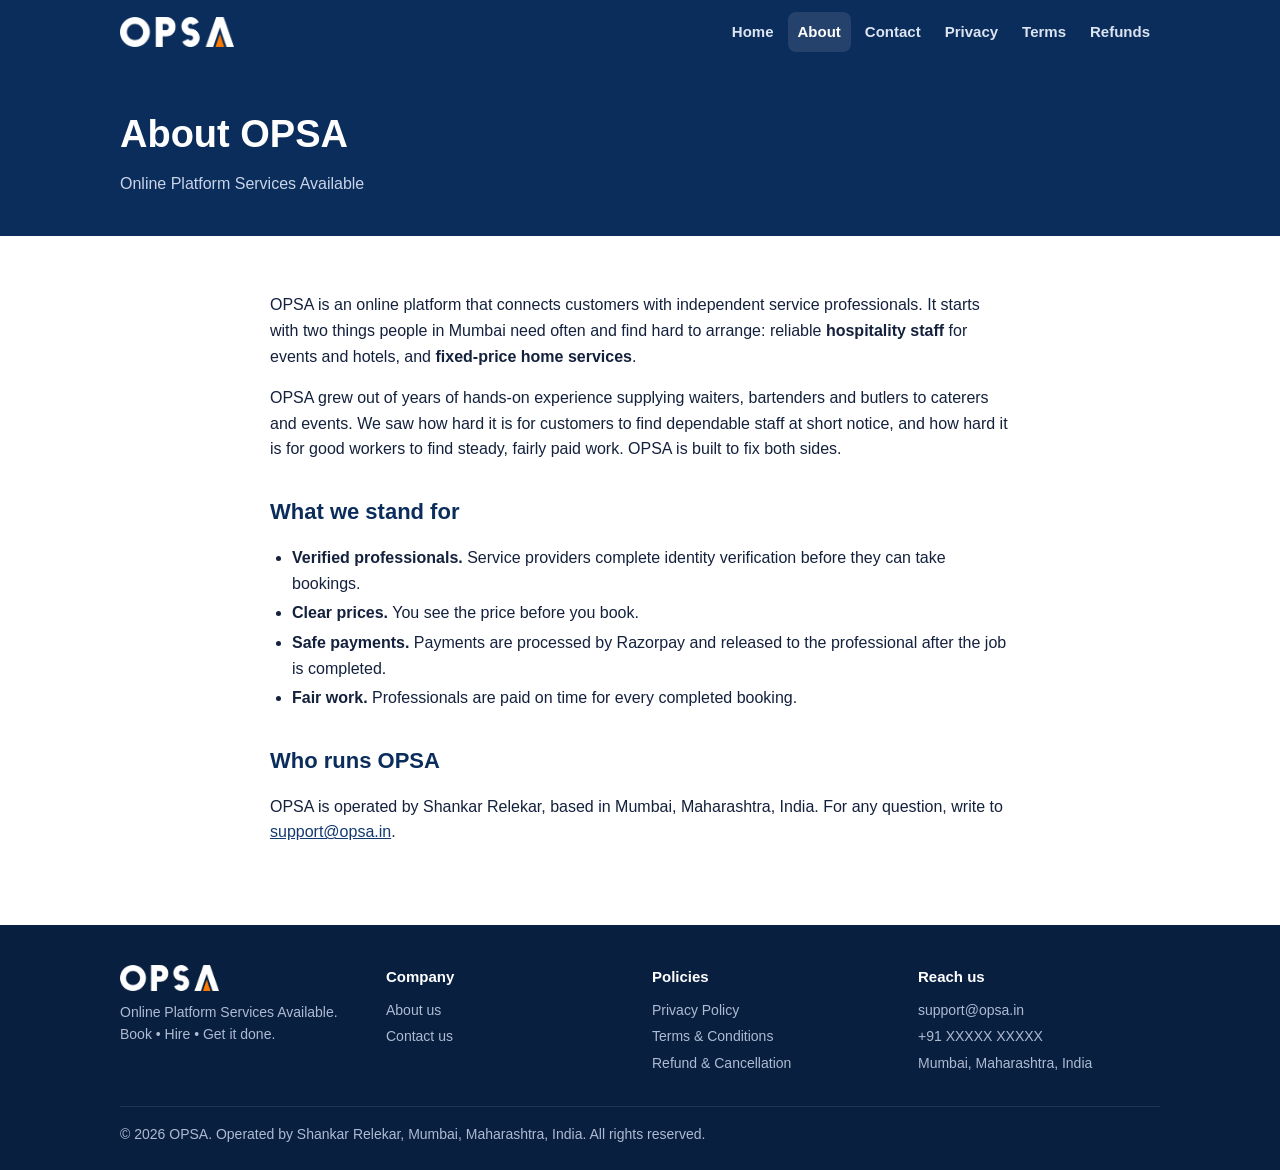
==== about.html @ ea5146d2 "Add OPSA website (home, about, contact, policies) Co-Authored-By: Claude Opus 5.5 <noreply@anthropic" ====
<!doctype html>
<html lang="en">
<head>
<meta charset="utf-8">
<meta name="viewport" content="width=device-width,initial-scale=1">
<title>About OPSA</title>
<meta name="description" content="About OPSA, Online Platform Services Available.">
<link rel="icon" href="assets/favicon.png">
<link rel="apple-touch-icon" href="assets/apple-touch-icon.png">
<link rel="stylesheet" href="style.css">
</head>
<body>
<header class="site"><div class="wrap">
  <a class="brand" href="index.html" aria-label="OPSA home"><img src="assets/logo-white.png" alt="OPSA"></a>
  <button class="menu-btn" onclick="document.querySelector('nav.main').classList.toggle('open')">Menu</button>
  <nav class="main"><a href="index.html">Home</a><a href="about.html" aria-current="page">About</a><a href="contact.html">Contact</a><a href="privacy.html">Privacy</a><a href="terms.html">Terms</a><a href="refund.html">Refunds</a></nav>
</div></header>
<main>

<div class="page-head"><div class="wrap"><h1>About OPSA</h1><p>Online Platform Services Available</p></div></div>
<div class="prose">
<p>OPSA is an online platform that connects customers with independent service professionals. It starts with two things
people in Mumbai need often and find hard to arrange: reliable <strong>hospitality staff</strong> for events and hotels, and
<strong>fixed-price home services</strong>.</p>
<p>OPSA grew out of years of hands-on experience supplying waiters, bartenders and butlers to caterers and events. We saw
how hard it is for customers to find dependable staff at short notice, and how hard it is for good workers to find steady,
fairly paid work. OPSA is built to fix both sides.</p>
<h2>What we stand for</h2>
<ul>
<li><strong>Verified professionals.</strong> Service providers complete identity verification before they can take bookings.</li>
<li><strong>Clear prices.</strong> You see the price before you book.</li>
<li><strong>Safe payments.</strong> Payments are processed by Razorpay and released to the professional after the job is completed.</li>
<li><strong>Fair work.</strong> Professionals are paid on time for every completed booking.</li>
</ul>
<h2>Who runs OPSA</h2>
<p>OPSA is operated by Shankar Relekar, based in Mumbai, Maharashtra, India. For any question, write to
<a href="mailto:support@opsa.in">support@opsa.in</a>.</p>
</div>
</main>
<footer class="site"><div class="wrap">
  <div class="cols">
    <div><img src="assets/logo-white.png" alt="OPSA"><div>Online Platform Services Available.<br>Book &bull; Hire &bull; Get it done.</div></div>
    <div><h4>Company</h4><a href="about.html">About us</a><a href="contact.html">Contact us</a></div>
    <div><h4>Policies</h4><a href="privacy.html">Privacy Policy</a><a href="terms.html">Terms &amp; Conditions</a><a href="refund.html">Refund &amp; Cancellation</a></div>
    <div><h4>Reach us</h4><a href="mailto:support@opsa.in">support@opsa.in</a><a href="tel:+91XXXXXXXXXX">+91 XXXXX XXXXX</a><span>Mumbai, Maharashtra, India</span></div>
  </div>
  <div class="legal">&copy; 2026 OPSA. Operated by Shankar Relekar, Mumbai, Maharashtra, India. All rights reserved.</div>
</div></footer>
</body>
</html>
---- style.css ----
:root{
  --navy:#0B2D5B; --navy-2:#123A70; --orange:#FF7A00; --orange-dark:#E06A00;
  --ink:#14213D; --muted:#5B6576; --line:#E4E8EF; --bg:#FFFFFF; --soft:#F5F7FB;
}
*{box-sizing:border-box}
html{-webkit-text-size-adjust:100%}
body{margin:0;font-family:-apple-system,BlinkMacSystemFont,"Segoe UI",Roboto,"Helvetica Neue",Arial,sans-serif;color:var(--ink);background:var(--bg);line-height:1.6;font-size:16px}
a{color:var(--navy-2)}
img{max-width:100%;display:block}
.wrap{max-width:1080px;margin:0 auto;padding:0 20px}

/* header */
header.site{background:var(--navy);position:sticky;top:0;z-index:10}
header.site .wrap{display:flex;align-items:center;justify-content:space-between;gap:16px;min-height:64px}
.brand img{height:30px;width:auto}
nav.main{display:flex;gap:4px;flex-wrap:wrap}
nav.main a{color:#DCE4F2;text-decoration:none;font-weight:600;font-size:15px;padding:8px 10px;border-radius:8px}
nav.main a:hover,nav.main a[aria-current="page"]{color:#fff;background:rgba(255,255,255,.1)}
.menu-btn{display:none;background:none;border:1px solid rgba(255,255,255,.3);color:#fff;border-radius:8px;padding:6px 10px;font-size:15px}
@media (max-width:760px){
  .menu-btn{display:block}
  nav.main{display:none;position:absolute;left:0;right:0;top:64px;background:var(--navy);flex-direction:column;padding:8px 20px 16px}
  nav.main.open{display:flex}
}

/* hero */
.hero{background:linear-gradient(160deg,var(--navy) 0%,var(--navy-2) 100%);color:#fff;padding:64px 0 72px}
.hero h1{font-size:clamp(30px,5vw,48px);line-height:1.15;margin:0 0 14px;letter-spacing:-.5px}
.hero h1 span{color:var(--orange)}
.hero p.lead{font-size:clamp(17px,2.2vw,20px);color:#D3DDEE;max-width:620px;margin:0 0 28px}
.tagline{display:inline-block;font-weight:800;letter-spacing:3px;font-size:13px;color:var(--orange);margin-bottom:14px}
.btn{display:inline-block;background:var(--orange);color:#fff;text-decoration:none;font-weight:700;padding:13px 22px;border-radius:10px}
.btn:hover{background:var(--orange-dark)}
.btn.ghost{background:transparent;border:1.5px solid rgba(255,255,255,.5);margin-left:8px}
.badge{display:block;margin-top:22px;font-size:14px;color:#D3DDEE}

/* sections */
section{padding:56px 0}
section.alt{background:var(--soft)}
h2{font-size:clamp(24px,3.4vw,32px);margin:0 0 8px;color:var(--navy)}
.sub{color:var(--muted);margin:0 0 28px;max-width:640px}
.grid{display:grid;gap:16px;grid-template-columns:repeat(auto-fit,minmax(220px,1fr))}
.card{background:#fff;border:1px solid var(--line);border-radius:14px;padding:20px}
.card h3{margin:0 0 6px;font-size:18px;color:var(--navy)}
.card p{margin:0;color:var(--muted);font-size:15px}
.card .tag{display:inline-block;font-size:12px;font-weight:700;color:var(--orange);background:#FFF2E5;border-radius:999px;padding:2px 10px;margin-bottom:10px}
.steps{counter-reset:s;display:grid;gap:16px;grid-template-columns:repeat(auto-fit,minmax(220px,1fr))}
.steps .card{position:relative;padding-top:52px}
.steps .card::before{counter-increment:s;content:counter(s);position:absolute;top:16px;left:20px;width:28px;height:28px;border-radius:50%;background:var(--navy);color:#fff;font-weight:700;display:grid;place-items:center;font-size:14px}
.soon{opacity:.75}

/* legal / text pages */
.page-head{background:var(--navy);color:#fff;padding:40px 0}
.page-head h1{margin:0;font-size:clamp(26px,4vw,38px)}
.page-head p{margin:6px 0 0;color:#C9D4E8}
.prose{max-width:780px;padding:40px 20px 64px;margin:0 auto}
.prose h2{font-size:22px;margin:32px 0 8px}
.prose h3{font-size:18px;margin:22px 0 6px;color:var(--navy)}
.prose ul{padding-left:22px}
.prose li{margin:4px 0}
.note{background:#FFF7EE;border-left:4px solid var(--orange);padding:12px 16px;border-radius:6px;color:#5a3a12;font-size:15px}
table.info{border-collapse:collapse;width:100%;margin:12px 0}
table.info td{border:1px solid var(--line);padding:10px 12px;vertical-align:top}
table.info td:first-child{font-weight:600;width:38%;background:var(--soft)}

/* footer */
footer.site{background:#081F40;color:#AEBBD1;padding:40px 0 24px;font-size:14px}
footer.site .cols{display:grid;gap:24px;grid-template-columns:repeat(auto-fit,minmax(180px,1fr))}
footer.site h4{color:#fff;margin:0 0 10px;font-size:15px}
footer.site a{color:#AEBBD1;text-decoration:none;display:block;margin:4px 0}
footer.site a:hover{color:#fff}
footer.site .legal{border-top:1px solid rgba(255,255,255,.1);margin-top:28px;padding-top:16px}
footer.site img{height:26px;width:auto;margin-bottom:10px}
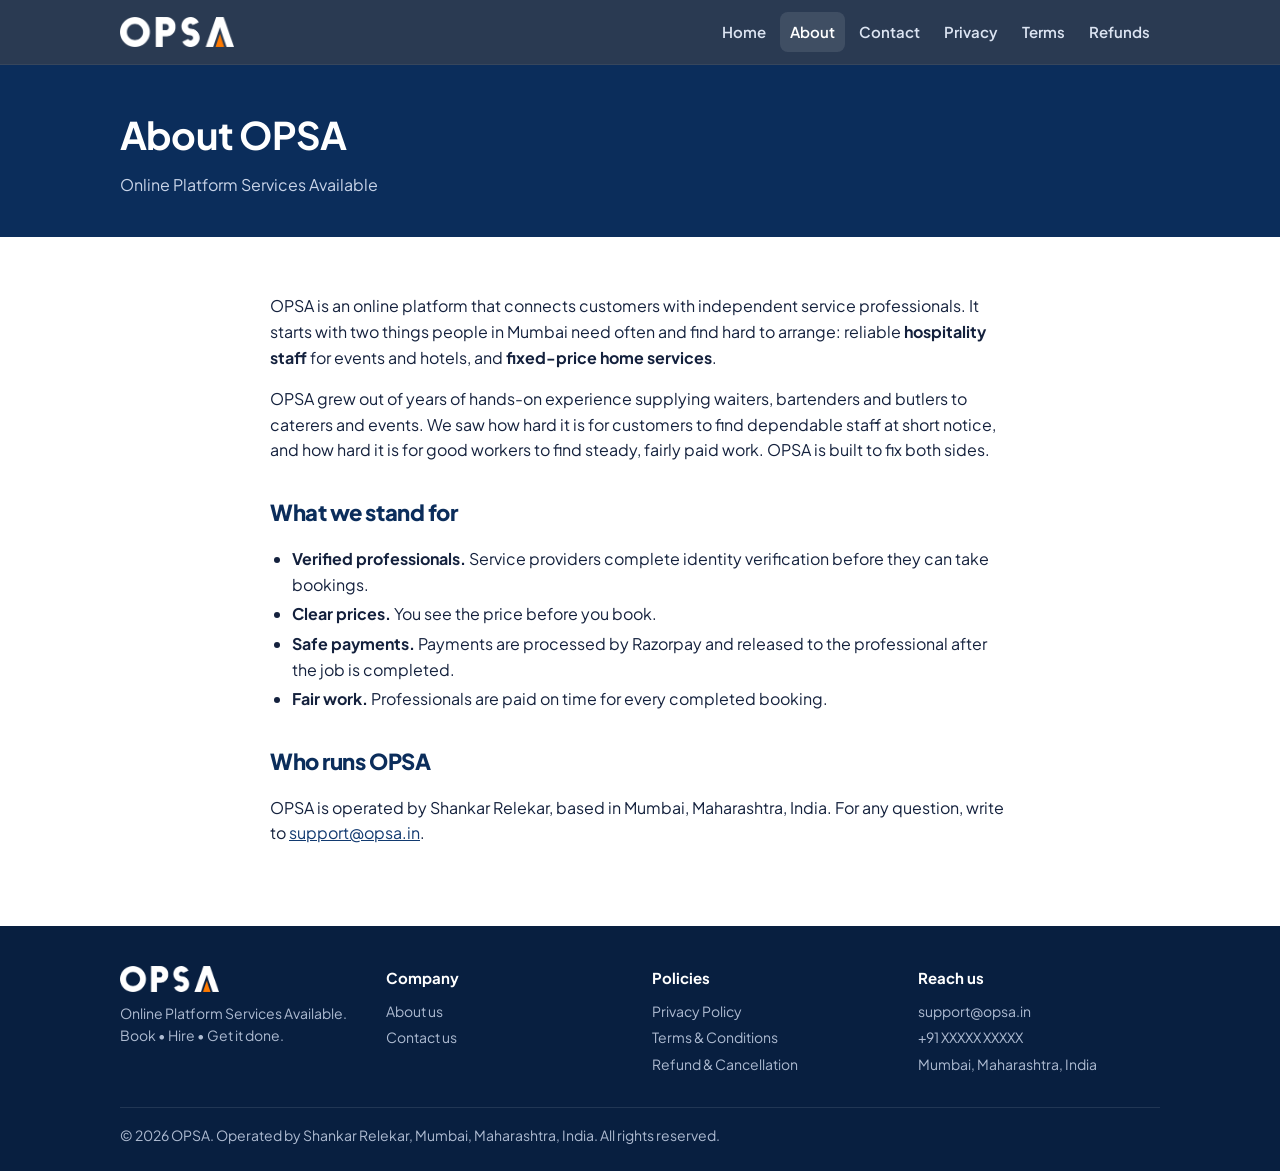
==== commit 5aedf42c: "Premium home page redesign New type (Plus Jakarta Sans), glowing hero with app mockup, trust strip, " ====
--- a/about.html
+++ b/about.html
@@ -7,6 +7,8 @@
 <meta name="description" content="About OPSA, Online Platform Services Available.">
 <link rel="icon" href="assets/favicon.png">
 <link rel="apple-touch-icon" href="assets/apple-touch-icon.png">
+<link rel="preconnect" href="https://fonts.googleapis.com"><link rel="preconnect" href="https://fonts.gstatic.com" crossorigin>
+<link href="https://fonts.googleapis.com/css2?family=Plus+Jakarta+Sans:wght@400;500;600;700;800&display=swap" rel="stylesheet">
 <link rel="stylesheet" href="style.css">
 </head>
 <body>
--- a/style.css
+++ b/style.css
@@ -4,7 +4,7 @@
 }
 *{box-sizing:border-box}
 html{-webkit-text-size-adjust:100%}
-body{margin:0;font-family:-apple-system,BlinkMacSystemFont,"Segoe UI",Roboto,"Helvetica Neue",Arial,sans-serif;color:var(--ink);background:var(--bg);line-height:1.6;font-size:16px}
+body{margin:0;font-family:"Plus Jakarta Sans",-apple-system,BlinkMacSystemFont,"Segoe UI",Roboto,"Helvetica Neue",Arial,sans-serif;color:var(--ink);background:var(--bg);line-height:1.6;font-size:16px}
 a{color:var(--navy-2)}
 img{max-width:100%;display:block}
 .wrap{max-width:1080px;margin:0 auto;padding:0 20px}
@@ -71,3 +71,103 @@
 footer.site a:hover{color:#fff}
 footer.site .legal{border-top:1px solid rgba(255,255,255,.1);margin-top:28px;padding-top:16px}
 footer.site img{height:26px;width:auto;margin-bottom:10px}
+
+/* ===== premium home ===== */
+h1,h2,h3{letter-spacing:-.02em}
+header.site{background:rgba(8,26,54,.86);backdrop-filter:saturate(160%) blur(12px);-webkit-backdrop-filter:saturate(160%) blur(12px);border-bottom:1px solid rgba(255,255,255,.06)}
+.btn{border-radius:999px;padding:14px 26px;box-shadow:0 10px 30px -10px rgba(255,122,0,.7);transition:transform .2s,box-shadow .2s,background .2s}
+.btn:hover{transform:translateY(-2px);box-shadow:0 16px 36px -12px rgba(255,122,0,.8)}
+.btn.ghost{box-shadow:none;border:1.5px solid rgba(255,255,255,.28);margin-left:10px}
+.btn.ghost:hover{background:rgba(255,255,255,.08)}
+
+.hero2{position:relative;overflow:hidden;color:#fff;padding:88px 0 96px;
+  background:radial-gradient(900px 500px at 85% 10%,rgba(255,122,0,.22),transparent 60%),
+             radial-gradient(700px 500px at 0% 100%,rgba(60,120,220,.25),transparent 60%),
+             linear-gradient(180deg,#071A36 0%,#0B2D5B 100%)}
+.hero2::before{content:"";position:absolute;inset:0;opacity:.07;
+  background-image:linear-gradient(#fff 1px,transparent 1px),linear-gradient(90deg,#fff 1px,transparent 1px);
+  background-size:44px 44px;mask-image:radial-gradient(ellipse at 30% 40%,#000 30%,transparent 75%);-webkit-mask-image:radial-gradient(ellipse at 30% 40%,#000 30%,transparent 75%)}
+.hero-grid{position:relative;display:grid;grid-template-columns:1.15fr .85fr;gap:48px;align-items:center}
+.eyebrow{font-weight:800;letter-spacing:.28em;font-size:12px;color:var(--orange);margin-bottom:18px}
+.hero2 h1{font-size:clamp(36px,5.6vw,62px);line-height:1.05;margin:0 0 20px;font-weight:800}
+.hero2 h1 span{background:linear-gradient(90deg,#FF7A00,#FFB066);-webkit-background-clip:text;background-clip:text;color:transparent}
+.hero2 .lead{font-size:clamp(17px,2vw,19px);color:#C9D5EA;max-width:540px;margin:0 0 32px}
+.ctas{display:flex;flex-wrap:wrap;gap:10px}
+.ctas .btn.ghost{margin-left:0}
+.pill{display:inline-flex;align-items:center;gap:8px;margin-top:28px;font-size:14px;color:#C9D5EA;border:1px solid rgba(255,255,255,.14);border-radius:999px;padding:7px 14px;background:rgba(255,255,255,.04)}
+.dot{width:8px;height:8px;border-radius:50%;background:#35D07F;box-shadow:0 0 0 4px rgba(53,208,127,.18)}
+
+/* phone mockup */
+.phone{justify-self:center;width:290px;height:610px;border-radius:44px;padding:12px;background:linear-gradient(145deg,#1d2f4f,#0a1a33);box-shadow:0 40px 80px -20px rgba(0,0,0,.6),inset 0 0 0 1px rgba(255,255,255,.08);transform:rotate(-3deg)}
+.screen{height:100%;border-radius:34px;background:#F5F7FB;overflow:hidden;color:var(--ink)}
+.ph-top{background:var(--navy);padding:22px 18px 46px;display:flex;justify-content:space-between;align-items:center}
+.ph-top img{height:18px;width:auto}
+.ph-top span{color:#C9D5EA;font-size:12px}
+.ph-card{margin:-30px 14px 0;background:#fff;border-radius:18px;padding:16px;box-shadow:0 12px 30px -12px rgba(11,45,91,.35)}
+.ph-card small{color:var(--muted);font-size:11px;text-transform:uppercase;letter-spacing:.08em}
+.ph-card b{display:block;margin:4px 0 2px;color:var(--navy)}
+.ph-card span{font-size:12px;color:var(--muted)}
+.ph-status{margin-top:12px;font-size:12px;font-weight:700;color:#1C9A5B;display:flex;align-items:center;gap:6px}
+.ph-status i{width:8px;height:8px;border-radius:50%;background:#35D07F}
+.ph-row{display:grid;grid-template-columns:repeat(4,1fr);gap:8px;margin:18px 14px}
+.ph-row div{background:#fff;border-radius:14px;padding:12px 4px;text-align:center;box-shadow:0 4px 14px -8px rgba(11,45,91,.3)}
+.ph-row svg{width:22px;height:22px;stroke:var(--orange);fill:none;stroke-width:1.8;stroke-linecap:round;stroke-linejoin:round}
+.ph-row em{display:block;font-style:normal;font-size:10px;font-weight:600;margin-top:4px;color:var(--navy)}
+.ph-pay{margin:0 14px;background:var(--navy);color:#DCE4F2;border-radius:14px;padding:12px;font-size:11.5px;display:flex;gap:8px;align-items:center}
+.ph-pay svg{flex:none;width:18px;height:18px;stroke:var(--orange);fill:none;stroke-width:1.8}
+
+/* trust strip */
+.trust{background:#fff;border-bottom:1px solid var(--line)}
+.trust-row{display:grid;grid-template-columns:repeat(3,1fr);gap:12px;padding-top:22px;padding-bottom:22px}
+.trust-row div{display:flex;align-items:center;gap:10px;font-weight:600;color:var(--navy);font-size:15px}
+.trust-row svg{width:22px;height:22px;flex:none;stroke:var(--orange);fill:none;stroke-width:1.8;stroke-linecap:round;stroke-linejoin:round}
+
+/* sections */
+section{padding:80px 0}
+.kicker{font-size:12px;font-weight:800;letter-spacing:.2em;text-transform:uppercase;color:var(--orange);margin-bottom:10px}
+h2{font-weight:800}
+.grid4{display:grid;gap:18px;grid-template-columns:repeat(4,1fr)}
+.svc{background:#fff;border:1px solid var(--line);border-radius:20px;padding:24px;transition:transform .25s,box-shadow .25s,border-color .25s}
+.svc:hover{transform:translateY(-4px);box-shadow:0 22px 40px -22px rgba(11,45,91,.35);border-color:#D3DBE8}
+.ico{width:48px;height:48px;border-radius:14px;display:grid;place-items:center;background:linear-gradient(145deg,#FFF3E6,#FFE2C4);margin-bottom:16px}
+.ico svg{width:24px;height:24px;stroke:#E06A00;fill:none;stroke-width:1.8;stroke-linecap:round;stroke-linejoin:round}
+.svc h3{margin:0 0 6px;font-size:18px;color:var(--navy)}
+.svc p{margin:0;color:var(--muted);font-size:15px}
+
+.flow{display:grid;grid-template-columns:repeat(3,1fr);gap:18px;margin-top:28px}
+.flow div{position:relative;padding:28px;border-radius:20px;background:linear-gradient(180deg,#fff,#F7F9FC);border:1px solid var(--line)}
+.flow b{font-size:44px;line-height:1;font-weight:800;color:transparent;-webkit-text-stroke:1.5px var(--orange)}
+.flow h3{margin:14px 0 6px;color:var(--navy)}
+.flow p{margin:0;color:var(--muted)}
+
+.cta-band{padding:0 0 80px}
+.cta-inner{display:flex;align-items:center;justify-content:space-between;gap:24px;flex-wrap:wrap;border-radius:28px;padding:44px;color:#fff;
+  background:radial-gradient(500px 240px at 100% 0%,rgba(255,122,0,.35),transparent 70%),linear-gradient(135deg,#0B2D5B,#071A36)}
+.cta-inner h2{color:#fff;margin:0 0 6px}
+.cta-inner p{margin:0;color:#C9D5EA;max-width:560px}
+
+@media (max-width:900px){
+  .hero-grid{grid-template-columns:1fr}
+  .phone{margin-top:12px;transform:none;width:280px;height:600px}
+  .grid4{grid-template-columns:repeat(2,1fr)}
+  .flow{grid-template-columns:1fr}
+}
+@media (max-width:560px){
+  .hero2{padding:56px 0 64px}
+  .grid4{grid-template-columns:1fr 1fr;gap:12px}
+  .svc{padding:16px;border-radius:16px}
+  .svc h3{font-size:16px}
+  .svc p{font-size:13.5px}
+  .ico{width:40px;height:40px;margin-bottom:12px}
+  .trust-row{grid-template-columns:1fr}
+  section{padding:56px 0}
+  .cta-inner{padding:28px}
+}
+
+.ph-list{margin:0 14px 14px;background:#fff;border-radius:14px;padding:12px;box-shadow:0 4px 14px -8px rgba(11,45,91,.3)}
+.ph-list small{color:var(--muted);font-size:10px;text-transform:uppercase;letter-spacing:.08em}
+.ph-list div{display:flex;align-items:center;gap:10px;margin-top:10px}
+.ph-list p{margin:0;font-size:11px;color:var(--muted);line-height:1.35}
+.ph-list b{color:var(--navy);font-size:12px}
+.av{width:30px;height:30px;border-radius:50%;display:grid;place-items:center;font-size:11px;font-weight:700;color:#fff;background:linear-gradient(135deg,#FF7A00,#FFB066)}
+@media (max-width:360px){.grid4{grid-template-columns:1fr}}
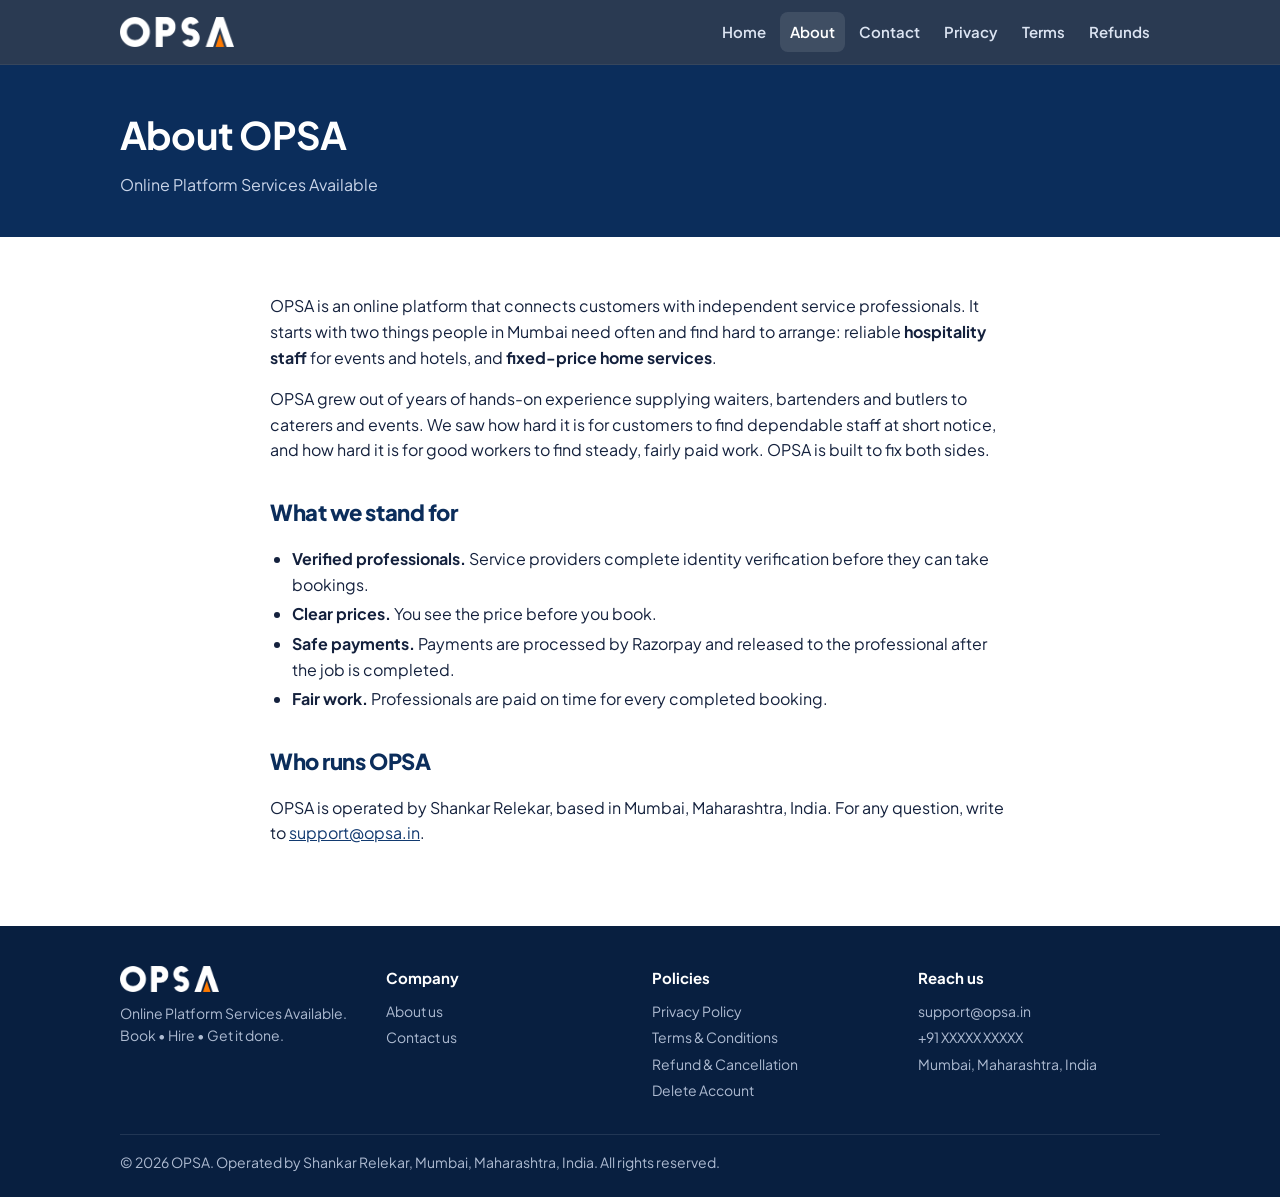
==== commit d8b1d5f6: "Add account deletion page and footer link Play Console needs a public URL where users can request ac" ====
--- a/about.html
+++ b/about.html
@@ -43,7 +43,7 @@
   <div class="cols">
     <div><img src="assets/logo-white.png" alt="OPSA"><div>Online Platform Services Available.<br>Book &bull; Hire &bull; Get it done.</div></div>
     <div><h4>Company</h4><a href="about.html">About us</a><a href="contact.html">Contact us</a></div>
-    <div><h4>Policies</h4><a href="privacy.html">Privacy Policy</a><a href="terms.html">Terms &amp; Conditions</a><a href="refund.html">Refund &amp; Cancellation</a></div>
+    <div><h4>Policies</h4><a href="privacy.html">Privacy Policy</a><a href="terms.html">Terms &amp; Conditions</a><a href="refund.html">Refund &amp; Cancellation</a><a href="delete-account.html">Delete Account</a></div>
     <div><h4>Reach us</h4><a href="mailto:support@opsa.in">support@opsa.in</a><a href="tel:+91XXXXXXXXXX">+91 XXXXX XXXXX</a><span>Mumbai, Maharashtra, India</span></div>
   </div>
   <div class="legal">&copy; 2026 OPSA. Operated by Shankar Relekar, Mumbai, Maharashtra, India. All rights reserved.</div>
--- a/style.css
+++ b/style.css
@@ -171,3 +171,13 @@
 .ph-list b{color:var(--navy);font-size:12px}
 .av{width:30px;height:30px;border-radius:50%;display:grid;place-items:center;font-size:11px;font-weight:700;color:#fff;background:linear-gradient(135deg,#FF7A00,#FFB066)}
 @media (max-width:360px){.grid4{grid-template-columns:1fr}}
+.staff-grid{display:grid;gap:18px;grid-template-columns:repeat(5,1fr)}
+.staff{background:#fff;border:1px solid var(--line);border-radius:20px;overflow:hidden;transition:transform .25s,box-shadow .25s}
+.staff:hover{transform:translateY(-4px);box-shadow:0 22px 40px -22px rgba(11,45,91,.4)}
+.staff img{width:100%;aspect-ratio:4/5;object-fit:cover;object-position:top;background:#1f1f1f}
+.staff div{padding:16px 18px 20px}
+.staff h3{margin:0 0 4px;font-size:17px;color:var(--navy)}
+.staff p{margin:0;font-size:14px;color:var(--muted)}
+.note-img{font-size:12px;color:#8A93A3}
+@media (max-width:1000px){.staff-grid{grid-template-columns:repeat(3,1fr)}}
+@media (max-width:560px){.staff-grid{grid-template-columns:1fr 1fr;gap:12px}.staff div{padding:12px}.staff h3{font-size:15px}.staff p{font-size:13px}}
